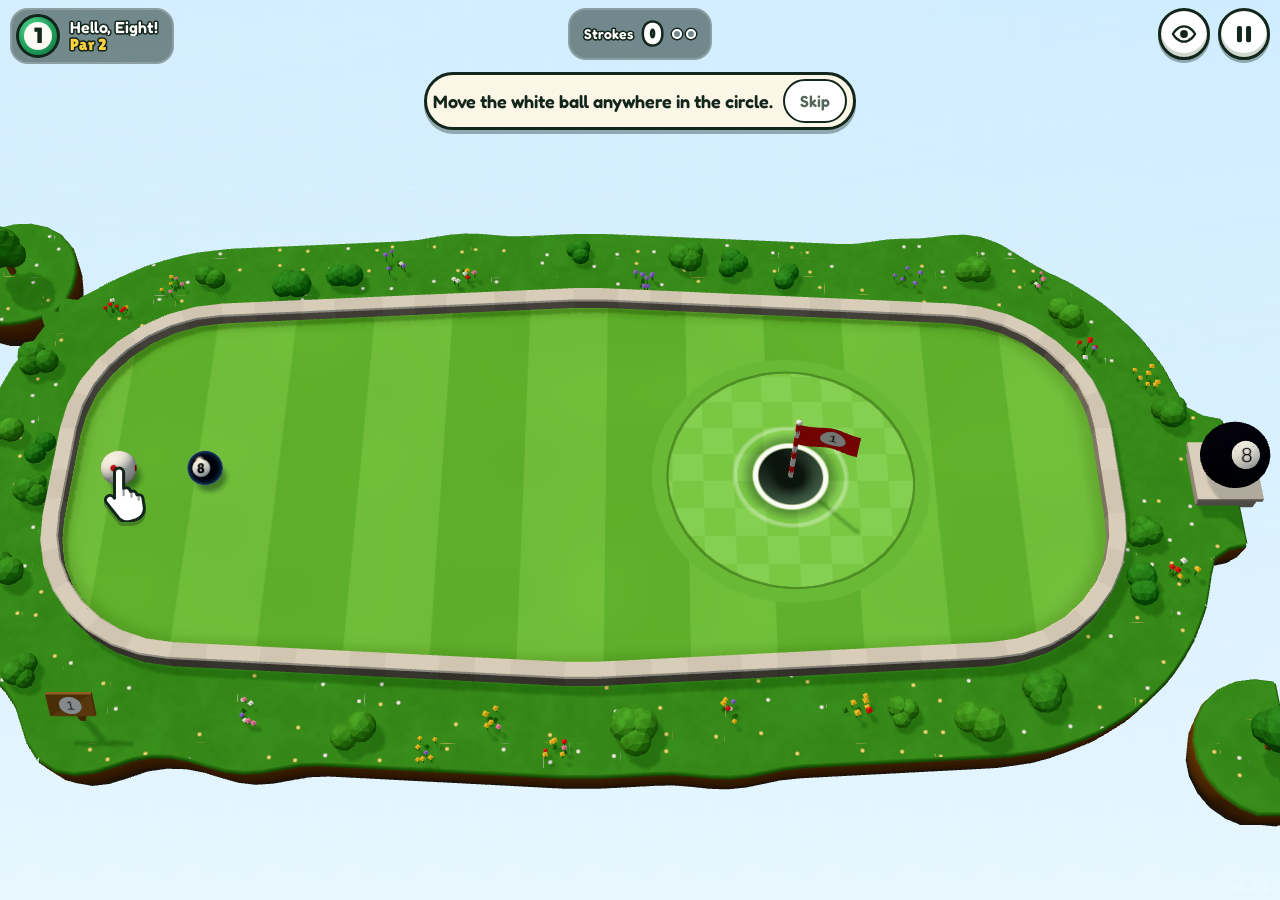
==== 8-ball-golf/index.html @ de6d5093 "8 Ball Golf 0.1.1 Co-Authored-By: Claude Opus 5.5 <noreply@anthropic.com>" ====
<!doctype html>
<html lang="en">
  <head>
    <meta charset="utf-8" />
    <meta name="viewport" content="width=device-width, initial-scale=1, maximum-scale=1, user-scalable=no" />
    <title>8 Ball Golf</title>
    <style>
      html,body{margin:0;height:100%;overflow:hidden;background:#2a2040;font-family:system-ui,sans-serif;touch-action:none;-webkit-user-select:none;user-select:none}
      canvas{display:block}
      /* Loading screen: the same overlay as the sister games Pawcour and Hollowed (inline, so it shows before any module loads). */
      #load{position:fixed;inset:0;z-index:9999;display:flex;align-items:center;justify-content:center;padding:16px;box-sizing:border-box;color:#f6efff;font-family:system-ui,sans-serif;
        background:radial-gradient(ellipse at 50% 35%,#4a3470 0%,#2a2040 60%,#181028 100%);transition:opacity .35s ease;-webkit-user-select:none;user-select:none}
      #load.out{opacity:0;pointer-events:none}
      #load .card{width:min(360px,100%);box-sizing:border-box;padding:28px 28px 24px;text-align:center;background:rgba(20,16,40,.62);border:1px solid rgba(255,200,120,.25);border-radius:20px;
        box-shadow:0 10px 40px rgba(8,4,24,.55);-webkit-backdrop-filter:blur(10px);backdrop-filter:blur(10px)}
      #load svg{width:84px;height:84px;display:block;margin:0 auto 6px}
      #load h1{margin:0 0 18px;font-size:22px;font-weight:800;letter-spacing:.16em;text-indent:.16em;color:#fff4e0}
      #load .track{height:10px;border-radius:999px;background:rgba(246,239,255,.14);overflow:hidden}
      #load .fill{height:100%;width:0;border-radius:999px;background:linear-gradient(90deg,#ffb35c,#ffd98a);transition:width .18s linear}
      #load .row{display:flex;justify-content:space-between;gap:12px;margin-top:10px;font-size:13px;letter-spacing:.04em;color:rgba(246,239,255,.75);font-variant-numeric:tabular-nums}
      #load .hint{min-height:1.3em;margin:10px 0 0;font-size:12px;color:rgba(255,217,138,.85)}
      #load .err{display:none;margin-top:14px}
      #load .err p{margin:0 0 12px;font-size:14px;line-height:1.4;color:#ffd2c8}
      #load button{font:inherit;font-weight:700;color:#2a2040;background:#ffd98a;border:0;border-radius:999px;padding:.55em 1.6em;cursor:pointer}
      #load.bad .track,#load.bad .row,#load.bad .hint{display:none}
      #load.bad .err{display:block}
      @media (prefers-reduced-motion:reduce){#load,#load .fill{transition:none}}
    </style>
    <script>
      // CrazyGames SDK v3 (design/research/03-crazygames.md): loaded async so it never blocks the loading screen, and optional: an adblocker or a
      // network error must not trip the loading screen's script-error check (registered later, so this capture listener runs first and swallows
      // only this script's error). src/platform.js awaits window.__cgSdk and checks SDK.environment. No crossorigin attribute on purpose.
      (function () {
        if (/\.github\.io$/i.test(location.hostname) || /[?&]nosdk\b/.test(location.search)) { window.__cgSdk = Promise.resolve(false); return; }
        var s = document.createElement('script'), done;
        window.__cgSdk = new Promise(function (res) { done = res; });
        s.src = 'https://sdk.crazygames.com/crazygames-sdk-v3.js';
        s.async = true;
        s.onload = function () { done(true); };
        s.onerror = function () { done(false); };
        window.addEventListener('error', function (e) { if (e.target === s) { e.stopImmediatePropagation(); done(false); } }, true);
        document.head.appendChild(s);
      })();
    </script>
    <script type="module" crossorigin src="./assets/index-CSNYw3W-.js"></script>
  </head>
  <body>
    <div id="load" role="dialog" aria-label="Loading 8 Ball Golf">
      <div class="card">
        <svg viewBox="0 0 64 64" aria-hidden="true"><path d="M46 6v27" stroke="#fff4e0" stroke-width="2.2" stroke-linecap="round"/><path d="M47 6l13 4.5L47 15z" fill="#ffb35c"/><ellipse cx="28" cy="57" rx="17" ry="3.2" fill="#181028" opacity=".55"/><circle cx="28" cy="36" r="20" fill="#16121f" stroke="#ffb35c" stroke-width="2.4"/><circle cx="28" cy="34" r="9" fill="#fff4e0"/><text x="28" y="38.6" text-anchor="middle" font-family="system-ui,sans-serif" font-size="13" font-weight="800" fill="#2a2040">8</text><path d="M17 25a14 14 0 0 1 9-6" stroke="#fff4e0" stroke-width="2.4" fill="none" stroke-linecap="round" opacity=".55"/></svg>
        <h1>8 BALL GOLF</h1>
        <div class="track" id="loadbar" role="progressbar" aria-label="Loading" aria-valuemin="0" aria-valuemax="100" aria-valuenow="0"><div class="fill" id="loadfill"></div></div>
        <div class="row"><span id="loadlabel" role="status" aria-live="polite">Loading code…</span><span id="loadpct">0%</span></div>
        <p class="hint" id="loadhint"></p>
        <div class="err" role="alert"><p id="loaderr"></p><button type="button" id="loadretry">Reload</button></div>
        <noscript><p style="margin:14px 0 0;font-size:14px;color:#ffd2c8">8 Ball Golf needs JavaScript. Please turn it on and reload the page.</p></noscript>
      </div>
    </div>
    <script>
      // Loading overlay controller (plain script, no dependencies: it runs before any module), the same as Pawcour and Hollowed. src/boot.js and src/main.js drive it
      // through window.__ebgBoot: progress(pct, label), stage(pct, label) (same, resolves after the browser painted), ready(), fail(message) (+ codeReady(), added by boot.js).
      (function () {
        var $ = function (id) { return document.getElementById(id); };
        var box = $('load'), bar = $('loadbar'), fill = $('loadfill'), lab = $('loadlabel'), pct = $('loadpct'), hint = $('loadhint');
        var t0 = Date.now(), last = 0, finished = false;
        function progress(p, label) {
          if (finished) return;
          p = Math.min(100, Math.max(last, Number(p) || 0)); last = p;
          var r = Math.round(p);
          fill.style.width = p.toFixed(1) + '%'; pct.textContent = r + '%'; bar.setAttribute('aria-valuenow', String(r));
          if (label && lab.textContent !== label) lab.textContent = label;
        }
        function paint() { // let the browser draw the bar (rAF does not fire in a background tab, so a timer races it)
          return new Promise(function (res) {
            var d = false, go = function () { if (!d) { d = true; res(); } };
            if (window.requestAnimationFrame) requestAnimationFrame(function () { setTimeout(go, 0); });
            setTimeout(go, 40);
          });
        }
        function fail(msg) {
          if (finished) return;
          finished = true; clearTimeout(slow);
          $('loaderr').textContent = msg || 'Something went wrong while loading the game.';
          box.className = 'bad'; box.removeAttribute('aria-busy');
        }
        function ready() {
          if (finished) return Promise.resolve();
          progress(100, 'Ready');
          var wait = Math.max(0, 300 - (Date.now() - t0)); // no flash when everything was cached
          return new Promise(function (res) {
            setTimeout(function () {
              finished = true; clearTimeout(slow);
              box.className = 'out';
              setTimeout(function () { if (box.parentNode) box.parentNode.removeChild(box); }, 450);
              res();
            }, wait);
          });
        }
        var slow = setTimeout(function () { if (!finished) hint.textContent = 'Still loading… slow connection?'; }, 20000);
        $('loadretry').addEventListener('click', function () { location.reload(); });
        window.addEventListener('error', function (e) { // capture phase: also sees a failed <script>/<link> load (Vite drops the onerror attribute of the entry script)
          if (finished) return;
          if (e.target && e.target !== window && e.target.tagName) { if (e.target.tagName === 'SCRIPT' || e.target.tagName === 'LINK') fail('The game files could not be loaded.'); return; }
          if (e.error || (e.filename && e.filename.indexOf(location.origin) === 0)) fail(/webgl/i.test(String(e.message)) ? 'WebGL is not available in this browser, so 8 Ball Golf cannot run.' : 'Something went wrong while loading the game.');
        }, true); // during boot only; cross-origin noise ("Script error.") is ignored
        window.addEventListener('unhandledrejection', function () { fail('Something went wrong while loading the game.'); });
        box.setAttribute('aria-busy', 'true');
        window.__ebgBoot = { progress: progress, stage: function (p, l) { progress(p, l); return paint(); }, ready: ready, fail: fail };
      })();
    </script>
    <div id="stage"></div>
    <div id="ui"></div>
  </body>
</html>
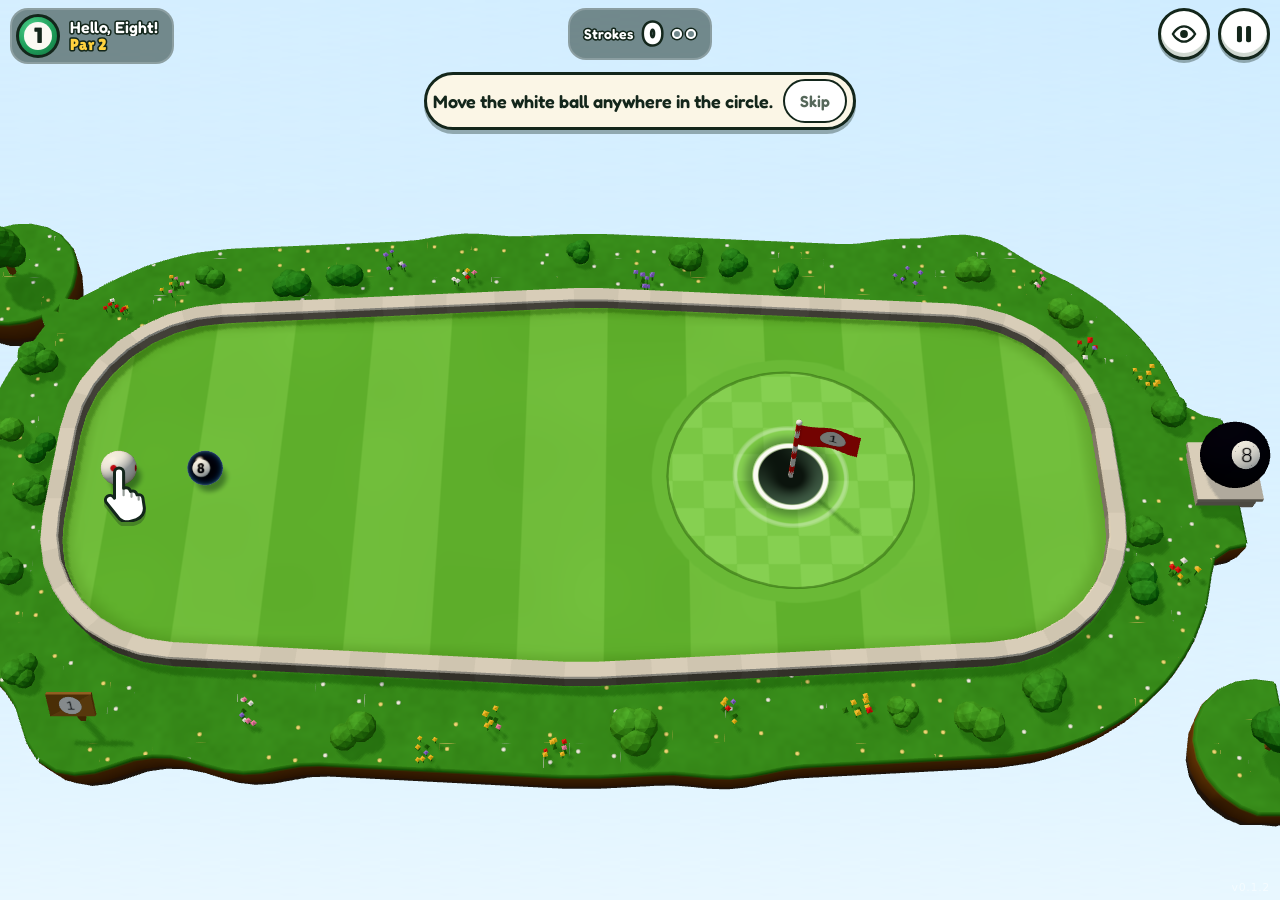
==== commit 3931401c: "8 Ball Golf 0.1.2 Co-Authored-By: Claude Opus 5.5 <noreply@anthropic.com>" ====
--- a/8-ball-golf/index.html
+++ b/8-ball-golf/index.html
@@ -42,7 +42,7 @@
         document.head.appendChild(s);
       })();
     </script>
-    <script type="module" crossorigin src="./assets/index-CSNYw3W-.js"></script>
+    <script type="module" crossorigin src="./assets/index-BGbYKhHQ.js"></script>
   </head>
   <body>
     <div id="load" role="dialog" aria-label="Loading 8 Ball Golf">
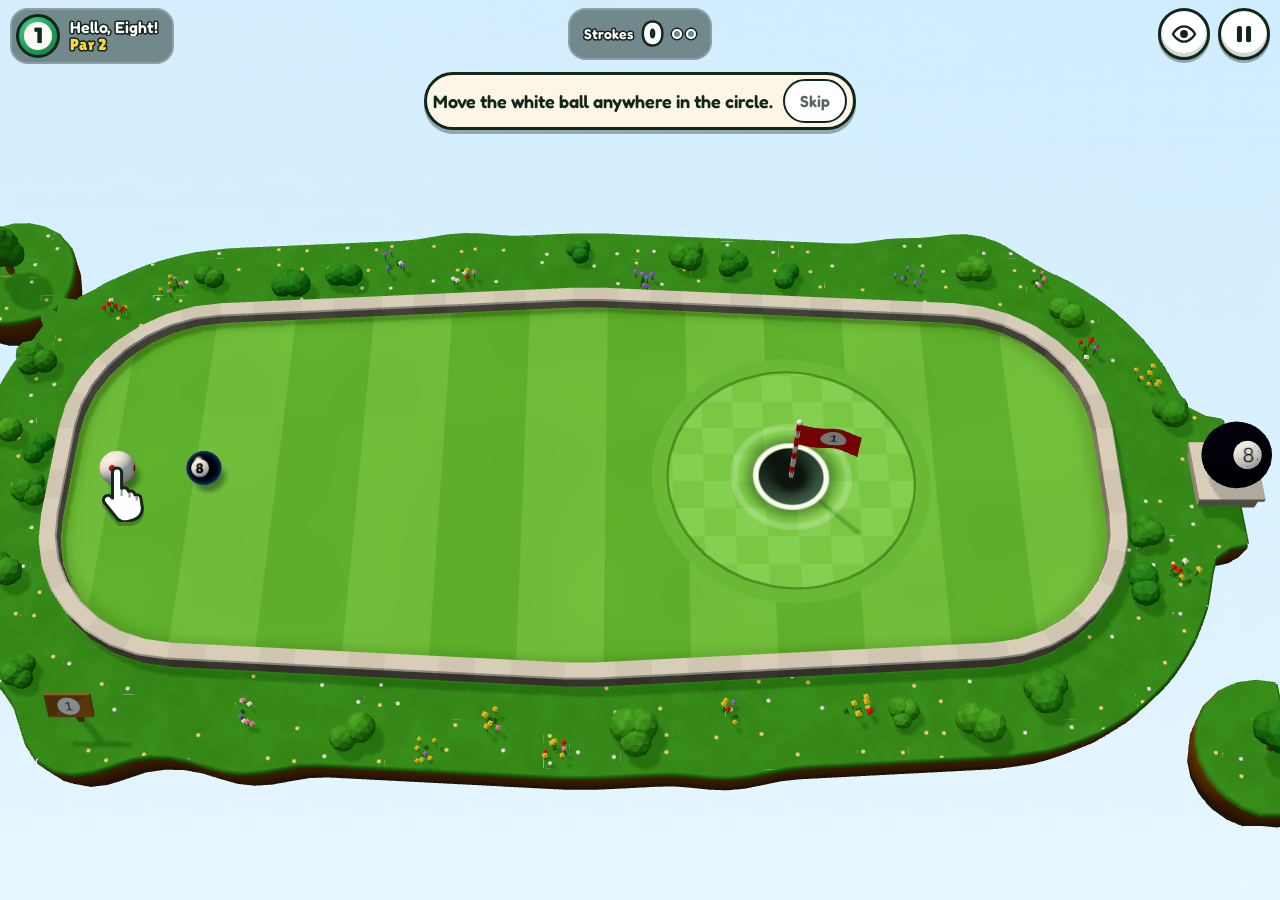
==== commit da0a6802: "8 Ball Golf 0.2.0" ====
--- a/8-ball-golf/index.html
+++ b/8-ball-golf/index.html
@@ -42,7 +42,7 @@
         document.head.appendChild(s);
       })();
     </script>
-    <script type="module" crossorigin src="./assets/index-BGbYKhHQ.js"></script>
+    <script type="module" crossorigin src="./assets/index-D-HC1o1T.js"></script>
   </head>
   <body>
     <div id="load" role="dialog" aria-label="Loading 8 Ball Golf">
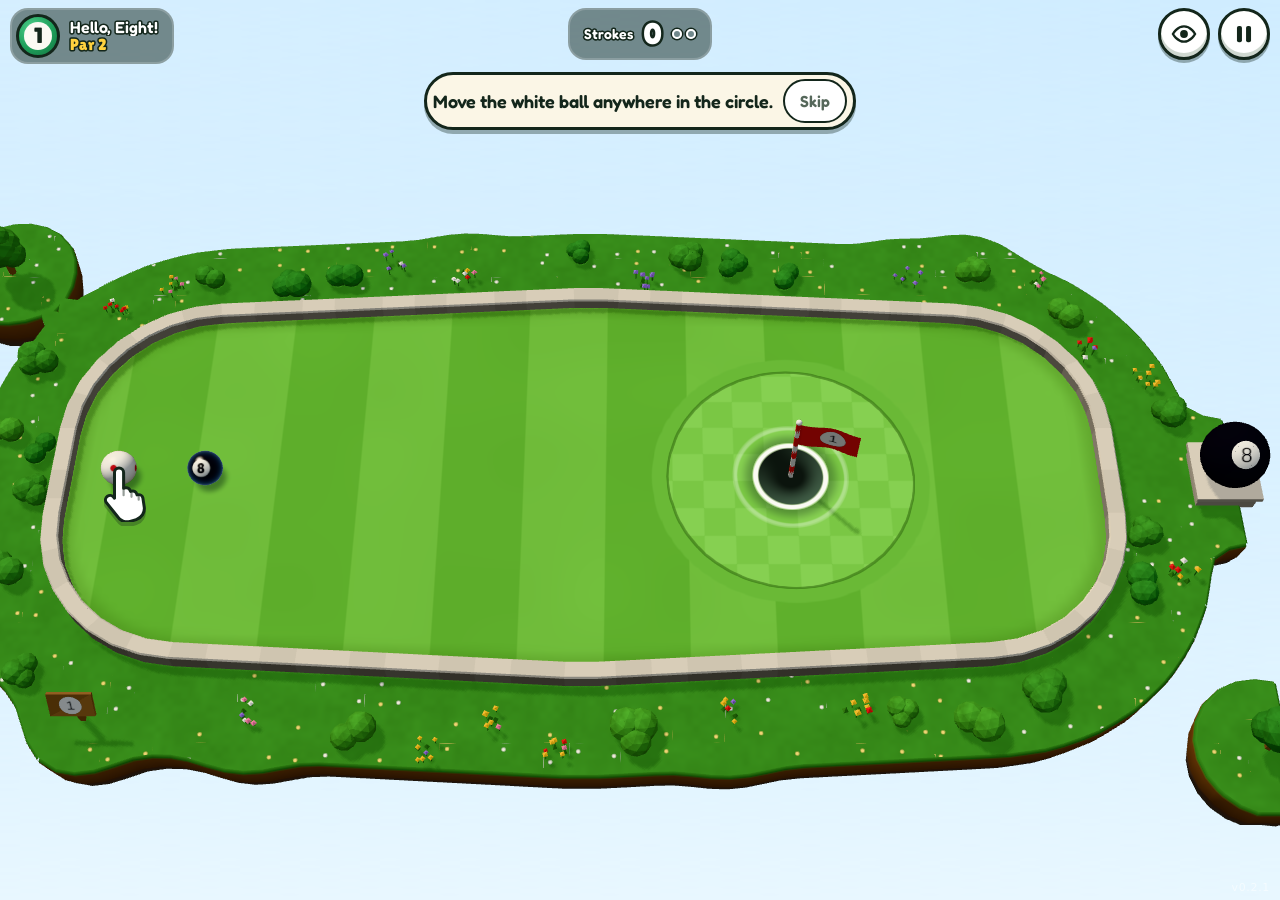
==== commit 7ef489d0: "8 Ball Golf 0.2.1" ====
--- a/8-ball-golf/index.html
+++ b/8-ball-golf/index.html
@@ -42,7 +42,7 @@
         document.head.appendChild(s);
       })();
     </script>
-    <script type="module" crossorigin src="./assets/index-D-HC1o1T.js"></script>
+    <script type="module" crossorigin src="./assets/index-D5rtYYju.js"></script>
   </head>
   <body>
     <div id="load" role="dialog" aria-label="Loading 8 Ball Golf">
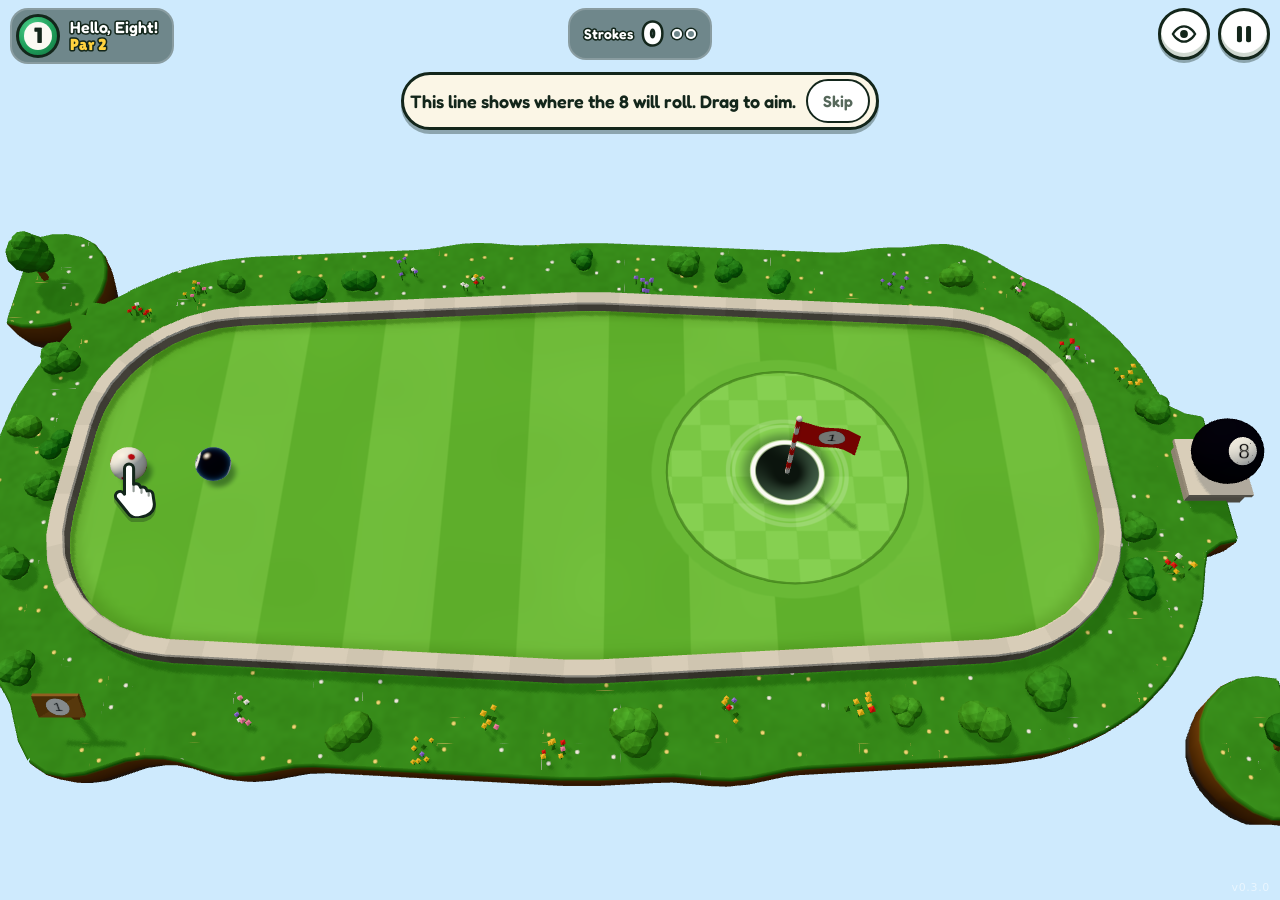
==== commit 4f250f1e: "8 Ball Golf 0.3.0" ====
--- a/8-ball-golf/index.html
+++ b/8-ball-golf/index.html
@@ -42,7 +42,7 @@
         document.head.appendChild(s);
       })();
     </script>
-    <script type="module" crossorigin src="./assets/index-D5rtYYju.js"></script>
+    <script type="module" crossorigin src="./assets/index-CWzPvXi5.js"></script>
   </head>
   <body>
     <div id="load" role="dialog" aria-label="Loading 8 Ball Golf">
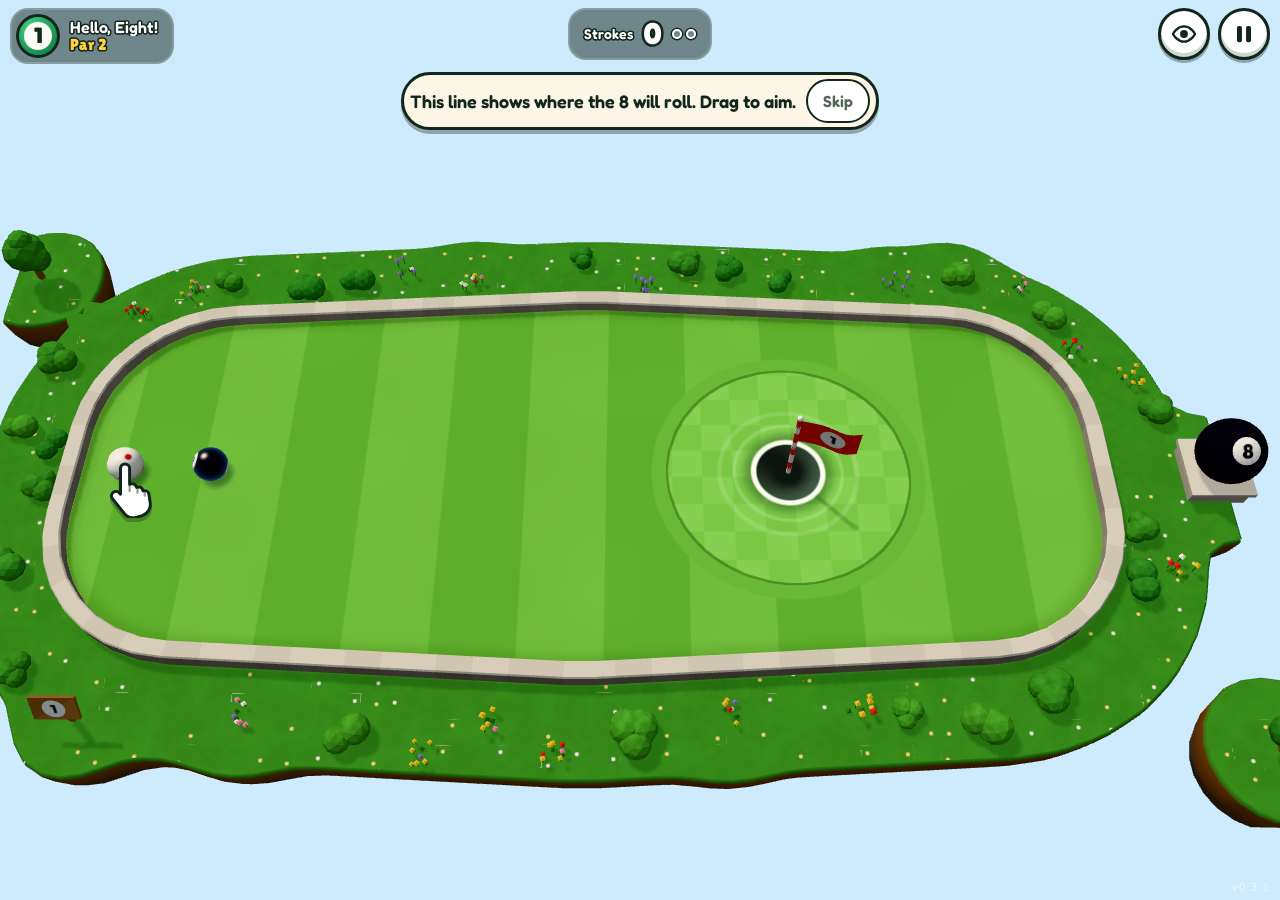
==== commit 0168e1b5: "8 Ball Golf 0.3.1" ====
--- a/8-ball-golf/index.html
+++ b/8-ball-golf/index.html
@@ -42,7 +42,7 @@
         document.head.appendChild(s);
       })();
     </script>
-    <script type="module" crossorigin src="./assets/index-CWzPvXi5.js"></script>
+    <script type="module" crossorigin src="./assets/index-BitzDKym.js"></script>
   </head>
   <body>
     <div id="load" role="dialog" aria-label="Loading 8 Ball Golf">
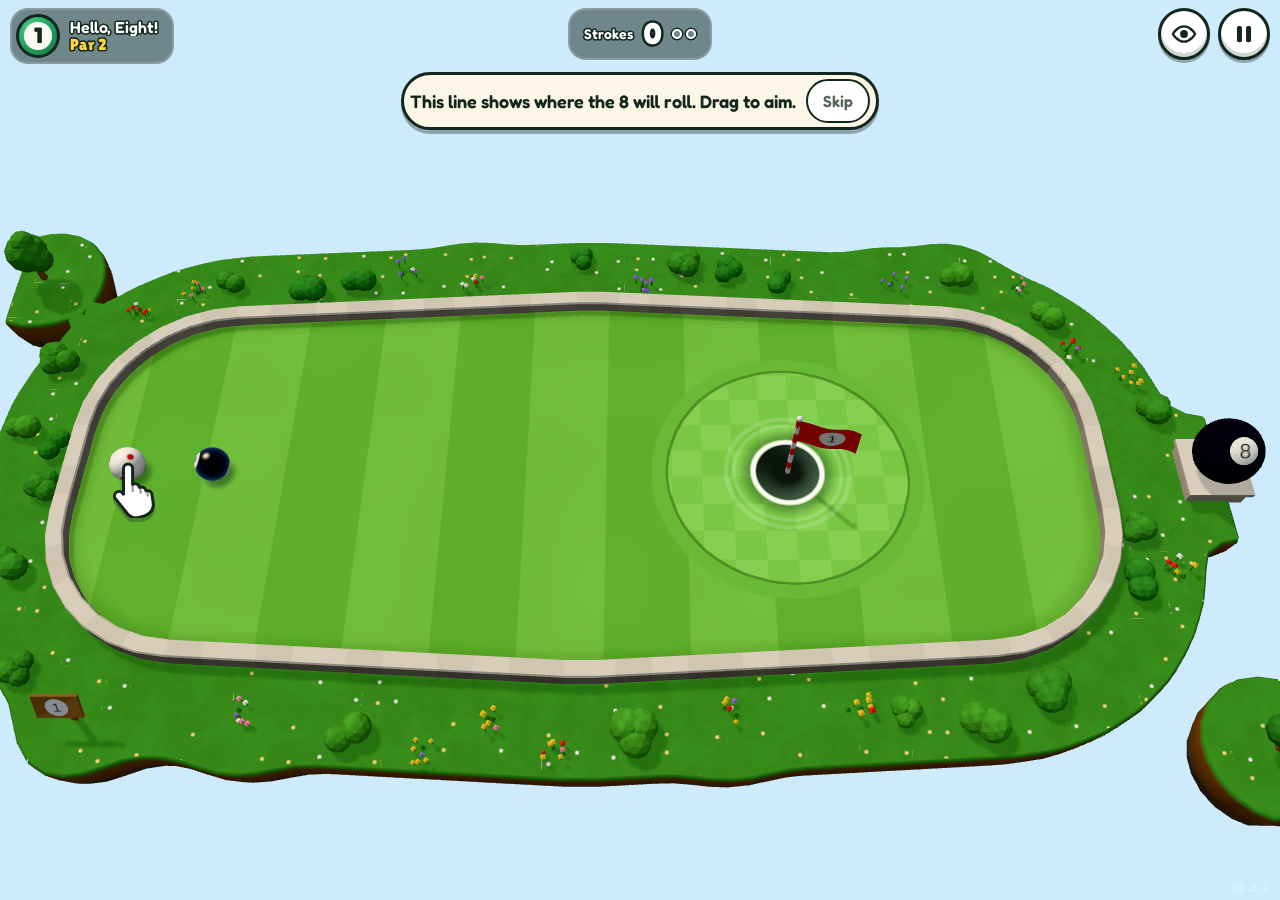
==== commit ad38593c: "8 Ball Golf 0.3.2" ====
--- a/8-ball-golf/index.html
+++ b/8-ball-golf/index.html
@@ -42,7 +42,7 @@
         document.head.appendChild(s);
       })();
     </script>
-    <script type="module" crossorigin src="./assets/index-BitzDKym.js"></script>
+    <script type="module" crossorigin src="./assets/index-DOtDoVoV.js"></script>
   </head>
   <body>
     <div id="load" role="dialog" aria-label="Loading 8 Ball Golf">
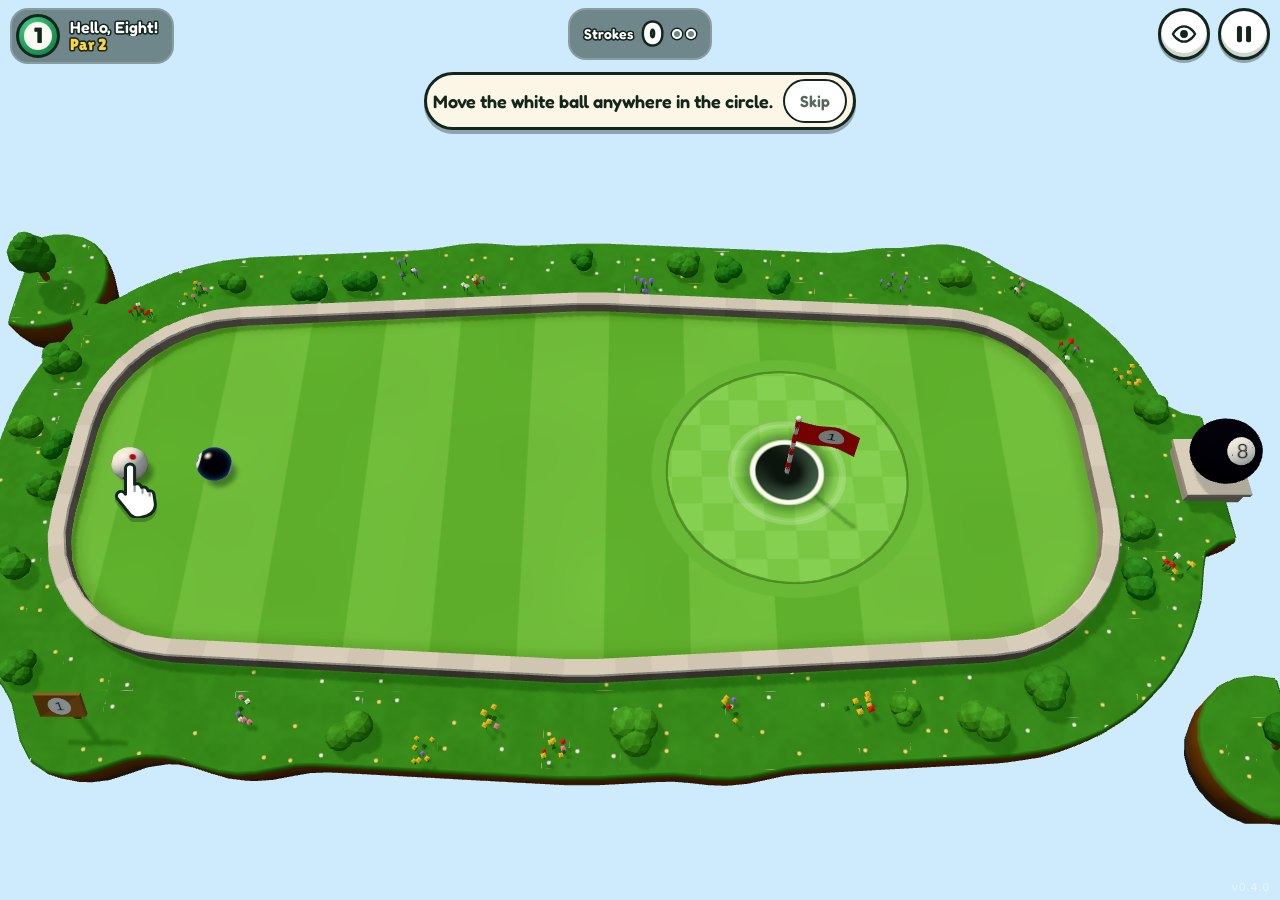
==== commit 7f9b3895: "8 Ball Golf 0.4.0" ====
--- a/8-ball-golf/index.html
+++ b/8-ball-golf/index.html
@@ -42,7 +42,7 @@
         document.head.appendChild(s);
       })();
     </script>
-    <script type="module" crossorigin src="./assets/index-DOtDoVoV.js"></script>
+    <script type="module" crossorigin src="./assets/index-C7lsZvon.js"></script>
   </head>
   <body>
     <div id="load" role="dialog" aria-label="Loading 8 Ball Golf">
